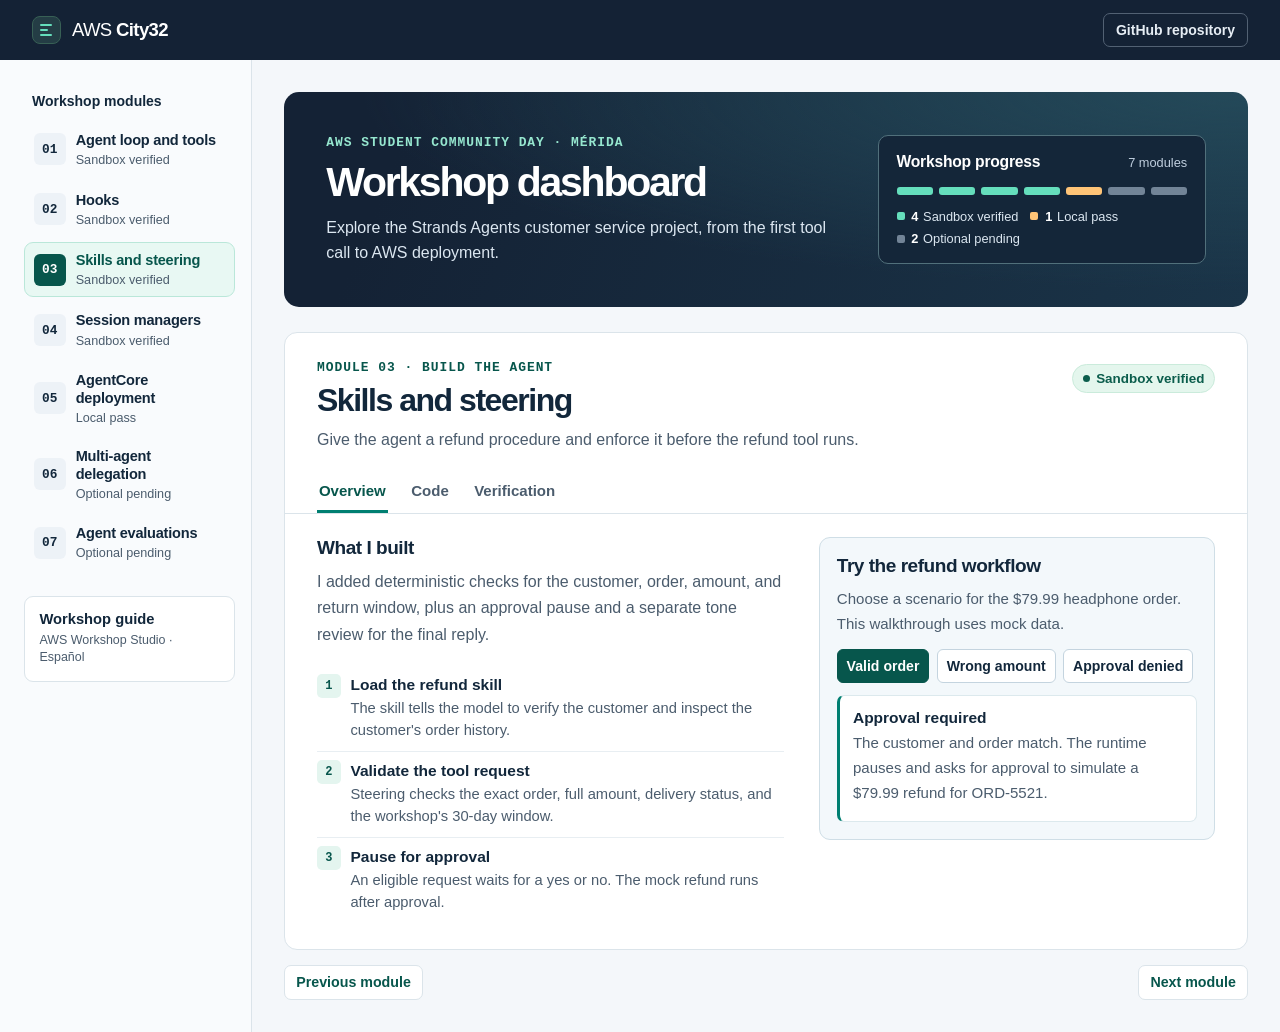
==== dashboard/index.html @ 1b5298be "Add interactive workshop dashboard" ====
<!doctype html>
<html lang="en">
<head>
  <meta charset="utf-8">
  <meta name="viewport" content="width=device-width, initial-scale=1">
  <meta name="description" content="Explore seven AWS City32 workshop modules, inspect the code, and review what passed in the sandbox.">
  <meta name="theme-color" content="#142235">
  <title>AWS City32 · Workshop dashboard</title>
  <link rel="stylesheet" href="styles.css">
  <script src="modules.js" defer></script>
  <script src="dashboard.js" defer></script>
</head>
<body>
  <a class="skip-link" href="#module-panel">Skip to module details</a>
  <header class="topbar">
    <div class="topbar-inner">
      <a class="wordmark" href="#module-3" aria-label="AWS City32 dashboard">
        <span class="brand-mark" aria-hidden="true"><i></i><i></i><i></i></span>
        <span>AWS <strong>City32</strong></span>
      </a>
      <a class="repository-link" href="https://github.com/diegoanahuac/AWS_11-21">GitHub repository</a>
    </div>
  </header>
  <div class="layout">
    <aside class="sidebar">
      <nav aria-label="Workshop modules">
        <h2>Workshop modules</h2>
        <div class="module-list" id="module-navigation"></div>
        <div class="module-picker"><select id="module-picker" aria-label="Choose a workshop module"></select></div>
      </nav>
      <a class="workshop-link" href="https://catalog.us-east-1.prod.workshops.aws/workshops/083b80d7-5a90-402b-9bb4-19fb53092808/es-US">
        <span>Workshop guide</span>
        <small>AWS Workshop Studio · Español</small>
      </a>
    </aside>
    <main>
      <section class="hero" aria-labelledby="page-title">
        <div class="hero-copy">
          <p class="eyebrow">AWS STUDENT COMMUNITY DAY <span aria-hidden="true">·</span> MÉRIDA</p>
          <h1 id="page-title">Workshop dashboard</h1>
          <p>Explore the Strands Agents customer service project, from the first tool call to AWS deployment.</p>
        </div>
        <div class="progress-card">
          <div class="progress-head"><h2>Workshop progress</h2><span>7 modules</span></div>
          <div class="progress-segments" id="progress-segments"></div>
          <ul class="progress-legend">
            <li><span class="legend-dot verified"></span><strong>4</strong> Sandbox verified</li>
            <li><span class="legend-dot local"></span><strong>1</strong> Local pass</li>
            <li><span class="legend-dot pending"></span><strong>2</strong> Optional pending</li>
          </ul>
        </div>
      </section>
      <noscript><p>Enable JavaScript to switch modules and try the examples. All notebooks are available in the GitHub repository.</p></noscript>
      <section class="lesson" id="module-panel" tabindex="-1" aria-labelledby="module-title">
        <div class="lesson-header">
          <div>
            <p class="eyebrow module-kicker" id="module-kicker"></p>
            <h2 id="module-title"></h2>
            <p class="module-summary" id="module-summary"></p>
          </div>
          <span class="tag" id="module-status"></span>
        </div>
        <div class="tabs" role="tablist" aria-label="Module sections">
          <button type="button" role="tab" id="tab-overview" data-view="overview" aria-controls="tab-content">Overview</button>
          <button type="button" role="tab" id="tab-code" data-view="code" aria-controls="tab-content">Code</button>
          <button type="button" role="tab" id="tab-verification" data-view="verification" aria-controls="tab-content">Verification</button>
        </div>
        <div id="tab-content" role="tabpanel" tabindex="0"></div>
      </section>
      <nav class="pager" id="module-pager" aria-label="Adjacent modules"></nav>
    </main>
  </div>
</body>
</html>
---- dashboard/styles.css ----
:root {
  color-scheme: light;
  --ink: #12273b;
  --muted: #4b5c6d;
  --line: #dbe4ea;
  --paper: #f4f7fa;
  --surface: #fff;
  --navy: #142235;
  --teal: #007f71;
  --teal-deep: #07564c;
  --mint: #65debc;
  --mint-pale: #e8f8f3;
  --amber: #ffc477;
  --sans: "Inter", "Aptos", -apple-system, BlinkMacSystemFont, "Segoe UI", sans-serif;
  --mono: "IBM Plex Mono", ui-monospace, SFMono-Regular, Consolas, monospace;
  font-family: var(--sans);
}
* { box-sizing: border-box; }
body { margin: 0; background: var(--paper); color: var(--ink); }
a { color: inherit; }
button { font: inherit; }
button, a { -webkit-tap-highlight-color: transparent; }
:focus-visible { outline: 3px solid #237dc2; outline-offset: 3px; }
[hidden] { display: none !important; }
h1, h2, h3, p { margin: 0; }
p { line-height: 1.65; }
.skip-link { position: fixed; top: 0.5rem; left: 0.5rem; z-index: 9; padding: 0.8rem; background: white; transform: translateY(-160%); }
.skip-link:focus { transform: none; }
.topbar { background: var(--navy); color: white; }
.topbar-inner { max-width: 100rem; min-height: 3.75rem; margin: auto; padding: 0.55rem 2rem; display: flex; justify-content: space-between; align-items: center; gap: 1rem; }
.wordmark { display: inline-flex; align-items: center; gap: 0.7rem; text-decoration: none; font-size: 1.16rem; letter-spacing: -0.035em; }
.brand-mark { width: 1.8rem; height: 1.8rem; display: grid; place-content: center; gap: 3px; background: #243d45; border: 1px solid #386055; border-radius: 8px; }
.brand-mark i { display: block; width: 0.75rem; height: 2px; background: var(--mint); border-radius: 2px; }
.brand-mark i:nth-child(2) { width: 0.5rem; }
.repository-link { color: #e6edf4; text-decoration: none; padding: 0.52rem 0.75rem; border: 1px solid #526173; border-radius: 7px; font-size: 0.875rem; font-weight: 650; }
.repository-link:hover { background: #2b4055; }
.layout { width: min(100%, 100rem); margin: auto; display: grid; grid-template-columns: 15.75rem minmax(0, 1fr); min-height: calc(100vh - 3.75rem); }
.sidebar { background: #f9fbfd; border-right: 1px solid var(--line); padding: 2.05rem 1rem 1.5rem 1.5rem; }
.sidebar nav h2 { font-size: 0.875rem; margin: 0 0 0.8rem 0.5rem; }
.module-picker { display: none; }
.module-list { display: grid; gap: 0.32rem; }
.module-nav { display: grid; grid-template-columns: 2rem minmax(0, 1fr); align-items: center; gap: 0.62rem; min-height: 3.45rem; padding: 0.5rem 0.55rem; border: 1px solid transparent; border-radius: 9px; background: transparent; color: var(--ink); text-decoration: none; }
.module-nav:hover { background: #edf3f8; }
.module-nav[aria-current="true"] { color: var(--teal-deep); background: var(--mint-pale); border-color: #bae7d9; }
.nav-number { width: 2rem; min-height: 2rem; display: grid; place-items: center; background: #edf2f7; border-radius: 6px; font-family: var(--mono); font-size: 0.8rem; font-weight: 700; }
.module-nav[aria-current="true"] .nav-number { color: white; background: var(--teal-deep); }
.nav-title { display: block; font-size: 0.91rem; font-weight: 680; letter-spacing: -0.015em; line-height: 1.22; }
.nav-status { display: block; margin-top: 0.22rem; font-size: 0.79rem; color: var(--muted); }
.workshop-link { display: block; padding: 0.9rem; margin-top: 1.6rem; border-radius: 9px; border: 1px solid var(--line); background: white; text-decoration: none; }
.workshop-link span { display: block; font-weight: 700; font-size: 0.92rem; }
.workshop-link small { display: block; margin-top: 0.28rem; color: var(--muted); font-size: 0.78rem; line-height: 1.4; }
.workshop-link:hover { border-color: var(--teal); }
main { min-width: 0; width: 100%; max-width: 82rem; margin-inline: auto; padding: clamp(1.05rem, 2.5vw, 2.4rem); }
.hero { display: grid; grid-template-columns: minmax(0, 1.55fr) minmax(16.5rem, 1fr); gap: clamp(1.2rem, 3.4vw, 3.3rem); align-items: center; padding: clamp(1.5rem, 3.3vw, 2.85rem); border-radius: 15px; color: white; background: radial-gradient(ellipse at 100% 0%, #244959 0%, transparent 65%), linear-gradient(112deg, #142235 13%, #1a3448 100%); }
.eyebrow { font-family: var(--mono); font-size: 0.81rem; letter-spacing: 0.075em; font-weight: 700; line-height: 1.4; }
.hero .eyebrow { color: #96e7cf; }
.hero h1 { margin-top: 0.54rem; font-size: clamp(2.2rem, 3.2vw, 3.65rem); letter-spacing: -0.055em; line-height: 1.04; }
.hero-copy > p:last-child { margin-top: 0.8rem; max-width: 33rem; color: #dce7f1; line-height: 1.52; }
.progress-card { padding: 1.06rem 1.1rem; background: #142639; border: 1px solid #51707b; border-radius: 10px; }
.progress-head { display: flex; justify-content: space-between; align-items: center; gap: 0.4rem; }
.progress-head h2 { font-size: 0.98rem; letter-spacing: -0.015em; }
.progress-head > span { color: #c0cfdf; font-size: 0.8rem; white-space: nowrap; }
.progress-segments { display: grid; gap: 0.36rem; grid-template-columns: repeat(7, minmax(0, 1fr)); margin: 0.96rem 0 0.84rem; }
.segment { min-height: 0.55rem; border-radius: 3px; }
.legend-dot, .segment { background: #728497; }
.legend-dot.verified, .segment.verified { background: var(--mint); }
.legend-dot.local, .segment.local { background: var(--amber); }
.progress-legend { list-style: none; padding: 0; margin: 0; display: flex; flex-wrap: wrap; gap: 0.45rem 0.75rem; color: #dce7f1; font-size: 0.8rem; }
.progress-legend li { display: flex; align-items: center; gap: 0.29rem; }
.legend-dot { width: 0.5rem; height: 0.5rem; border-radius: 2px; margin-right: 0.14rem; }
.progress-legend strong { color: white; }
.lesson { margin-top: 1.55rem; background: var(--surface); border: 1px solid var(--line); border-radius: 13px; scroll-margin-top: 1rem; }
.lesson-header { display: flex; justify-content: space-between; align-items: flex-start; gap: 1.2rem; padding: 1.65rem clamp(1.15rem, 2.5vw, 2rem) 1.06rem; }
.module-kicker { color: var(--teal-deep); }
.lesson-header h2 { font-size: clamp(1.8rem, 2.5vw, 2.7rem); letter-spacing: -0.046em; line-height: 1.06; margin: 0.42rem 0 0.55rem; }
.module-summary { font-size: 1rem; color: var(--muted); }
.tag { display: inline-flex; align-items: center; gap: 0.4rem; margin-top: 0.28rem; padding: 0.38rem 0.6rem; border-radius: 999px; border: 1px solid transparent; font-size: 0.84rem; font-weight: 750; white-space: nowrap; }
.tag::before { content: ""; width: 0.44rem; height: 0.44rem; border-radius: 50%; background: currentColor; }
.tag.verified { color: #0b5d4c; background: #e4f6ed; border-color: #caebdb; }
.tag.local { color: #82500f; background: #fff2d9; border-color: #f1dfbe; }
.tag.pending { color: #435567; background: #edf2f6; border-color: #dae4eb; }
.tabs { display: flex; gap: 1.35rem; border-bottom: 1px solid var(--line); padding: 0 clamp(1.15rem, 2.5vw, 2rem); }
.tabs button { background: transparent; border: 0; border-bottom: 3px solid transparent; padding: 0.75rem 0.12rem 0.68rem; color: var(--muted); cursor: pointer; font-weight: 650; font-size: 0.94rem; }
.tabs button[aria-selected="true"] { color: var(--teal-deep); border-bottom-color: var(--teal); }
.tabs button:hover { color: var(--teal); }
#tab-content { padding: 1.45rem clamp(1.15rem, 2.5vw, 2rem) 1.65rem; min-height: 22rem; }
.lesson-grid { display: grid; grid-template-columns: minmax(0, 1.12fr) minmax(0, 0.95fr); gap: clamp(1rem, 2.8vw, 2.2rem); align-items: start; }
.section-title { font-size: 1.19rem; letter-spacing: -0.025em; line-height: 1.2; margin-bottom: 0.55rem; }
.section-copy { color: var(--muted); }
.steps { list-style: none; margin: 1.08rem 0 0; padding: 0; }
.step { display: grid; grid-template-columns: 1.52rem minmax(0, 1fr); gap: 0.57rem; padding: 0.55rem 0; }
.step + .step { border-top: 1px solid #e8eef2; }
.step-number { width: 1.48rem; height: 1.48rem; display: grid; place-items: center; font-size: 0.75rem; font-family: var(--mono); border-radius: 5px; background: #e4f5ef; color: var(--teal-deep); font-weight: 700; }
.step-name { font-weight: 740; font-size: 0.97rem; line-height: 1.4; }
.step p { font-size: 0.92rem; color: var(--muted); line-height: 1.48; margin-top: 0.14rem; }
.practice { border: 1px solid #cfdee6; border-radius: 11px; padding: 1.05rem; background: #f3f8fb; }
.practice-intro { color: var(--muted); font-size: 0.94rem; }
.scenarios { display: flex; flex-wrap: wrap; gap: 0.48rem; margin: 0.8rem 0; }
.scenarios button { cursor: pointer; padding: 0.48rem 0.55rem; border-radius: 6px; background: white; border: 1px solid #c4d4df; color: var(--ink); font-size: 0.88rem; font-weight: 700; text-align: left; }
.scenarios button[aria-pressed="true"] { color: white; border-color: var(--teal-deep); background: var(--teal-deep); }
.scenarios button:hover:not([aria-pressed="true"]) { border-color: var(--teal); background: #e4f5ef; }
.practice-result { min-height: 7.9rem; border-radius: 7px; padding: 0.82rem; background: white; border: 1px solid #dce9ed; }
.practice-result strong { display: block; font-size: 0.97rem; }
.practice-result p { margin-top: 0.24rem; color: var(--muted); font-size: 0.94rem; }
.practice-result[data-tone="blocked"] { border-left: 3px solid #ba702b; }
.practice-result[data-tone="success"] { border-left: 3px solid var(--teal); }
.code-box { border: 1px solid #344d60; border-radius: 10px; margin-top: 0.9rem; overflow: hidden; background: #142235; }
.code-head { display: flex; justify-content: space-between; align-items: center; gap: 0.5rem; padding: 0.64rem 0.82rem; background: #203449; color: #e9f3fa; }
.code-head span:first-child { min-width: 0; overflow-wrap: anywhere; font-size: 0.8rem; font-family: var(--mono); }
.code-head button { border: 1px solid #637c90; color: white; border-radius: 6px; background: #293e55; padding: 0.38rem 0.55rem; cursor: pointer; font-weight: 650; font-size: 0.85rem; white-space: nowrap; }
.code-head button:hover { background: #3b5771; }
pre { margin: 0; padding: 0.95rem 1rem; overflow: auto; color: #d8f5ec; font: 0.88rem/1.66 var(--mono); tab-size: 4; }
.copy-status { display: block; color: var(--muted); font-size: 0.88rem; min-height: 1.25rem; margin: 0.35rem 0; }
.links-list { display: grid; gap: 0.58rem; list-style: none; margin: 0.8rem 0 0; padding: 0; }
.links-list a { color: var(--teal-deep); font-weight: 650; text-underline-offset: 0.18em; overflow-wrap: anywhere; }
.links-list a:hover { color: #045a9b; }
.evidence { display: grid; gap: 0.7rem; list-style: none; margin: 1rem 0 0; padding: 0; }
.evidence li { padding: 0.8rem; border-radius: 8px; background: #f3f7fa; border: 1px solid #e2eaf0; }
.evidence strong { display: block; font-size: 0.97rem; margin-bottom: 0.2rem; }
.evidence p { color: var(--muted); font-size: 0.94rem; }
.pager { display: flex; justify-content: space-between; margin-top: 0.9rem; gap: 0.8rem; }
.pager a { display: block; padding: 0.55rem 0.7rem; background: white; border: 1px solid var(--line); border-radius: 7px; color: var(--teal-deep); font-weight: 700; font-size: 0.89rem; text-decoration: none; }
.pager a:last-child { margin-left: auto; }
.pager a:hover { border-color: var(--teal); }
@media (min-width: 900px) {
  .sidebar nav { position: sticky; top: 1rem; }
}
@media (max-width: 1120px) {
  .layout { grid-template-columns: 13.7rem minmax(0, 1fr); }
  .sidebar { padding-left: 0.85rem; }
  .hero { gap: 1.3rem; }
  .progress-legend { gap: 0.4rem 0.55rem; }
}
@media (max-width: 900px) {
  .layout { grid-template-columns: minmax(0, 1fr); }
  .sidebar { position: relative; padding: 0.8rem 1rem; border-right: 0; border-bottom: 1px solid var(--line); }
  .sidebar nav h2 { margin: 0 0 0.48rem; }
  .module-list { display: flex; overflow-x: auto; gap: 0.35rem; padding: 0.14rem 0.12rem 0.32rem; }
  .module-nav { min-width: max-content; padding-right: 0.65rem; }
  .workshop-link { position: absolute; top: 0.54rem; right: 1rem; margin: 0; padding: 0.22rem 0.44rem; background: transparent; border-color: transparent; }
  .workshop-link span { font-size: 0.85rem; }
  .workshop-link small { display: none; }
}
@media (max-width: 660px) {
  .topbar-inner { padding-inline: 1rem; }
  .module-list { display: none; }
  .module-picker { display: block; position: relative; }
  .module-picker::after { content: ""; position: absolute; top: 0.9rem; right: 1rem; width: 0.48rem; height: 0.48rem; border-right: 2px solid var(--teal-deep); border-bottom: 2px solid var(--teal-deep); transform: rotate(45deg); pointer-events: none; }
  .module-picker select { appearance: none; width: 100%; min-height: 2.5rem; padding: 0.46rem 2rem 0.46rem 0.65rem; font: inherit; font-weight: 680; color: var(--teal-deep); background: white; border: 1px solid #bed7d2; border-radius: 7px; }
  .hero { grid-template-columns: minmax(0, 1fr); }
  .lesson-grid { grid-template-columns: minmax(0, 1fr); gap: 1.35rem; }
  .lesson-header { flex-direction: column; gap: 0.48rem; }
  .lesson-header .tag { margin-top: 0; }
  #tab-content { min-height: auto; }
  .pager a { font-size: 0.84rem; }
}
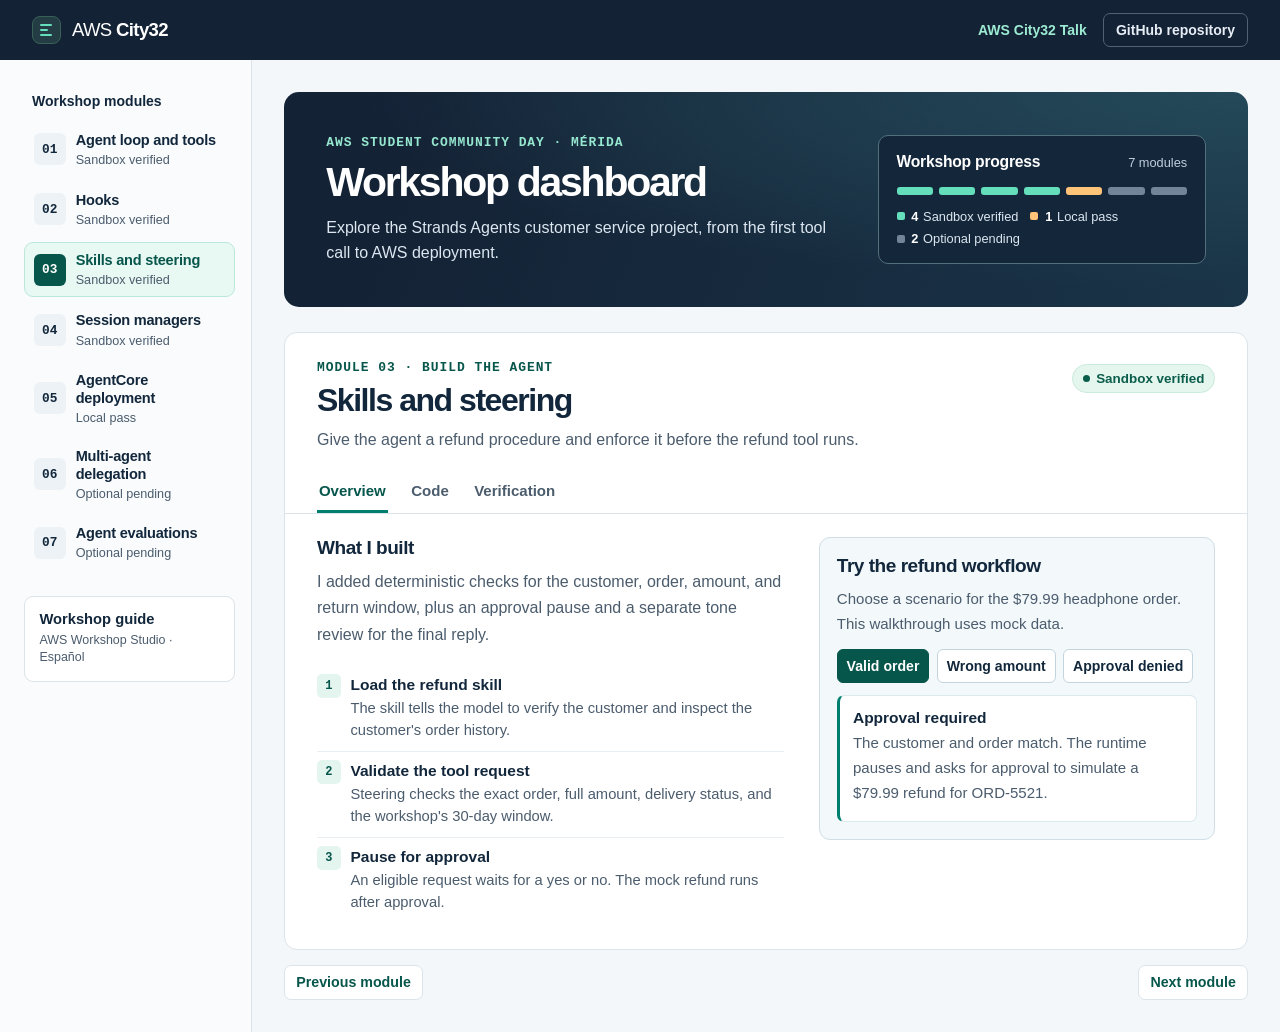
==== commit fb512c70: "Add the City32 talk infographic" ====
--- a/dashboard/index.html
+++ b/dashboard/index.html
@@ -18,7 +18,10 @@
         <span class="brand-mark" aria-hidden="true"><i></i><i></i><i></i></span>
         <span>AWS <strong>City32</strong></span>
       </a>
-      <a class="repository-link" href="https://github.com/diegoanahuac/AWS_11-21">GitHub repository</a>
+      <nav class="topbar-actions" aria-label="Dashboard navigation">
+        <a class="topbar-link topbar-talk" href="talk.html">AWS City32 Talk</a>
+        <a class="repository-link" href="https://github.com/diegoanahuac/AWS_11-21">GitHub repository</a>
+      </nav>
     </div>
   </header>
   <div class="layout">
--- a/dashboard/styles.css
+++ b/dashboard/styles.css
@@ -154,3 +154,14 @@
   #tab-content { min-height: auto; }
   .pager a { font-size: 0.84rem; }
 }
+
+.topbar-actions { display: flex; align-items: center; justify-content: flex-end; gap: 0.34rem; }
+.topbar-link { color: #e6edf4; text-decoration: none; padding: 0.52rem 0.68rem; border-radius: 7px; font-size: 0.875rem; font-weight: 670; white-space: nowrap; }
+.topbar-link:hover { background: #2b4055; }
+.topbar-talk { color: #9cebd2; }
+.topbar-link[aria-current="page"] { background: #25443f; color: #b4f6df; }
+@media (max-width: 470px) {
+  .topbar-inner { gap: 0.35rem; flex-wrap: wrap; }
+  .topbar-actions { gap: 0.12rem; }
+  .topbar-link, .repository-link { padding: 0.44rem 0.39rem; font-size: 0.81rem; }
+}
